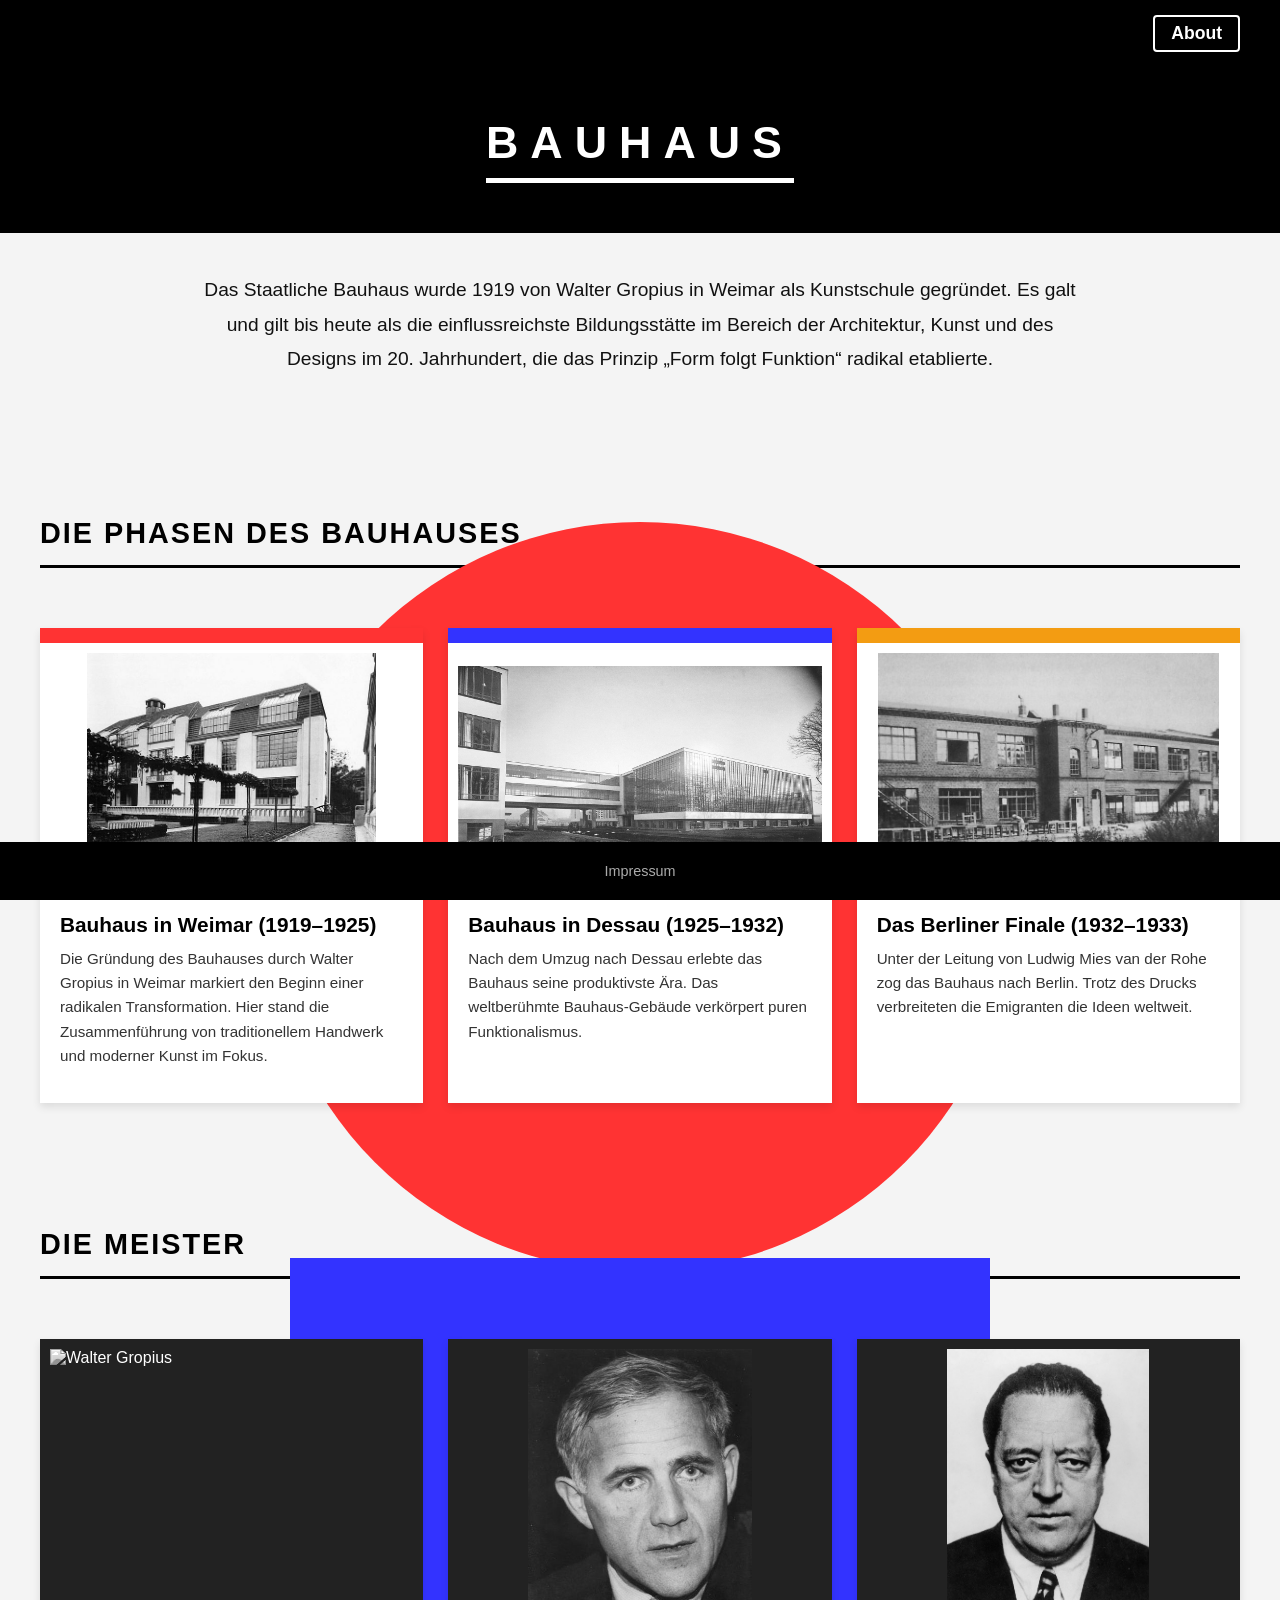
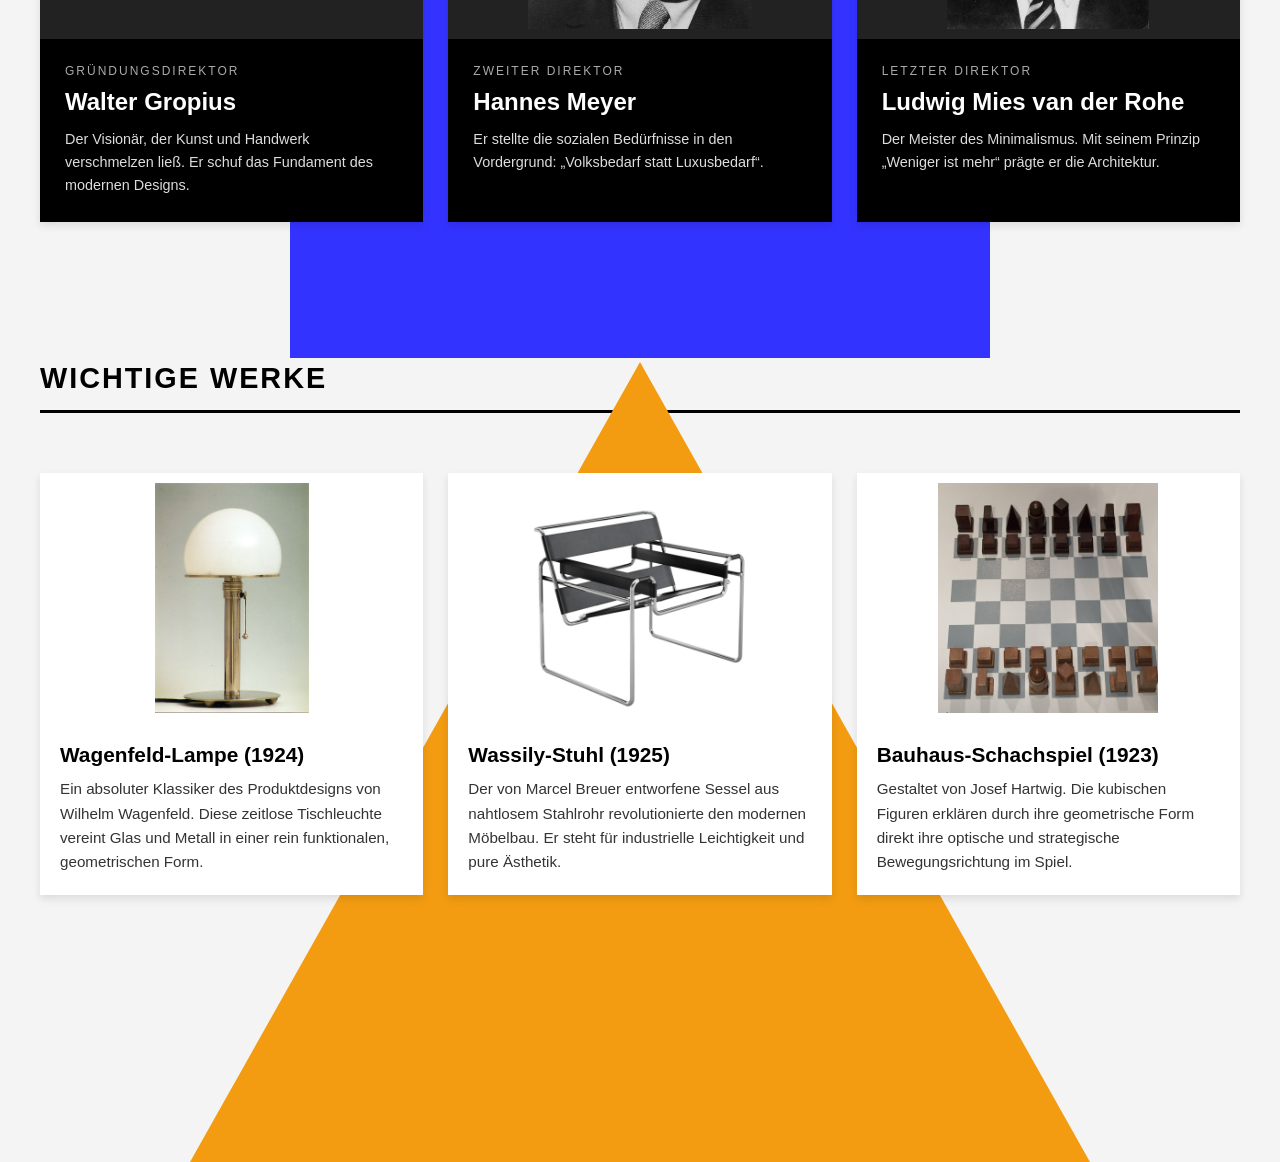
==== new projekt/index.html @ f2065e64 "Add files via upload Latest version" ====
<!DOCTYPE html>
<html lang="de">
<head>
    <meta charset="UTF-8">
    <meta name="viewport" content="width=device-width, initial-scale=1.0">
    <title>Staatliches Bauhaus</title>
    <link rel="stylesheet" href="css/style.css">
</head>
<body>

    <nav class="top-nav">
        <a href="about.html" class="about-btn">About</a>
    </nav>

    <header class="main-header">
        <h1>BAUHAUS</h1>
    </header>

    <main class="content-wrapper">
        
        <div class="intro-text">
            Das Staatliche Bauhaus wurde 1919 von Walter Gropius in Weimar als Kunstschule gegründet. Es galt und gilt bis heute als die einflussreichste Bildungsstätte im Bereich der Architektur, Kunst und des Designs im 20. Jahrhundert, die das Prinzip „Form folgt Funktion“ radikal etablierte.
        </div>

        <h2 class="section-title title-phases">DIE PHASEN DES BAUHAUSES</h2>
        <div class="grid-container">
            <section class="card phase-weimar">
                <div class="image-container">
                    <img src="images/weimar.jpg" alt="Weimar">
                </div>
                <div class="card-content">
                    <h3>Bauhaus in Weimar (1919–1925)</h3>
                    <p>Die Gründung des Bauhauses durch Walter Gropius in Weimar markiert den Beginn einer radikalen Transformation. Hier stand die Zusammenführung von traditionellem Handwerk und moderner Kunst im Fokus.</p>
                </div>
            </section>
            <section class="card phase-dessau">
                <div class="image-container">
                    <img src="images/dessau.jpg" alt="Dessau">
                </div>
                <div class="card-content">
                    <h3>Bauhaus in Dessau (1925–1932)</h3>
                    <p>Nach dem Umzug nach Dessau erlebte das Bauhaus seine produktivste Ära. Das weltberühmte Bauhaus-Gebäude verkörpert puren Funktionalismus.</p>
                </div>
            </section>
            <section class="card phase-berlin">
                <div class="image-container">
                    <img src="images/berlin.jpg" alt="Berlin">
                </div>
                <div class="card-content">
                    <h3>Das Berliner Finale (1932–1933)</h3>
                    <p>Unter der Leitung von Ludwig Mies van der Rohe zog das Bauhaus nach Berlin. Trotz des Drucks verbreiteten die Emigranten die Ideen weltweit.</p>
                </div>
            </section>
        </div>

        <h2 class="section-title title-meister">DIE MEISTER</h2>
        <div class="grid-container">
            <section class="master-card">
                <div class="master-image-container">
                    <img src="images/gropius.jpg" alt="Walter Gropius">
                </div>
                <div class="master-content">
                    <span class="master-role">Gründungsdirektor</span>
                    <h3>Walter Gropius</h3>
                    <p>Der Visionär, der Kunst und Handwerk verschmelzen ließ. Er schuf das Fundament des modernen Designs.</p>
                </div>
            </section>
            <section class="master-card">
                <div class="master-image-container">
                    <img src="images/meyer.jpg" alt="Hannes Meyer">
                </div>
                <div class="master-content">
                    <span class="master-role">Zweiter Direktor</span>
                    <h3>Hannes Meyer</h3>
                    <p>Er stellte die sozialen Bedürfnisse in den Vordergrund: „Volksbedarf statt Luxusbedarf“.</p>
                </div>
            </section>
            <section class="master-card">
                <div class="master-image-container">
                    <img src="images/mies.jpg" alt="Ludwig Mies van der Rohe">
                </div>
                <div class="master-content">
                    <span class="master-role">Letzter Direktor</span>
                    <h3>Ludwig Mies van der Rohe</h3>
                    <p>Der Meister des Minimalismus. Mit seinem Prinzip „Weniger ist mehr“ prägte er die Architektur.</p>
                </div>
            </section>
        </div>

        <h2 class="section-title title-werke">WICHTIGE WERKE</h2>
        <div class="grid-container">
            <section class="card">
                <div class="image-container">
                    <img src="images/wagenfeld-lampe.jpg" alt="Wagenfeld-Lampe">
                </div>
                <div class="card-content">
                    <h3>Wagenfeld-Lampe (1924)</h3>
                    <p>Ein absoluter Klassiker des Produktdesigns von Wilhelm Wagenfeld. Diese zeitlose Tischleuchte vereint Glas und Metall in einer rein funktionalen, geometrischen Form.</p>
                </div>
            </section>
            <section class="card">
                <div class="image-container">
                    <img src="images/wassily-stuhl.jpg" alt="Wassily-Stuhl">
                </div>
                <div class="card-content">
                    <h3>Wassily-Stuhl (1925)</h3>
                    <p>Der von Marcel Breuer entworfene Sessel aus nahtlosem Stahlrohr revolutionierte den modernen Möbelbau. Er steht für industrielle Leichtigkeit und pure Ästhetik.</p>
                </div>
            </section>
            <section class="card">
                <div class="image-container">
                    <img src="images/bauhaus-schach.jpg" alt="Bauhaus-Schachspiel">
                </div>
                <div class="card-content">
                    <h3>Bauhaus-Schachspiel (1923)</h3>
                    <p>Gestaltet von Josef Hartwig. Die kubischen Figuren erklären durch ihre geometrische Form direkt ihre optische und strategische Bewegungsrichtung im Spiel.</p>
                </div>
            </section>
        </div>

    </main>

    <footer class="main-footer">
        <a href="impressum.html" class="footer-link">Impressum</a>
    </footer>

</body>
</html>
---- new projekt/css/style.css ----
body {
    font-family: 'Inter', 'Helvetica Neue', Helvetica, Arial, sans-serif;
    margin: 0;
    background-color: #f4f4f4;
    padding-bottom: 120px;
}

.top-nav {
    display: flex;
    justify-content: flex-end;
    padding: 15px 40px;
    background-color: #000;
}

.about-btn {
    color: #fff;
    text-decoration: none;
    font-size: 1.1rem;
    font-weight: bold;
    border: 2px solid #fff;
    padding: 6px 16px;
    border-radius: 4px;
    transition: background 0.3s, color 0.3s;
}

.about-btn:hover {
    background-color: #fff;
    color: #000;
}

.main-header {
    background: #000;
    color: #fff;
    padding: 50px 20px;
    text-align: center;
    margin-bottom: 40px;
}

.main-header h1 {
    letter-spacing: 12px;
    margin: 0;
    font-size: 2.8rem;
    display: inline-block;
    border-bottom: 5px solid #fff;
    padding-bottom: 10px;
}

.content-wrapper {
    padding: 0 40px;
    max-width: 1200px;
    margin: 0 auto;
}

.intro-text {
    margin-bottom: 50px;
    line-height: 1.8;
    color: #111;
    font-size: 1.2rem;
    max-width: 900px;
    text-align: center;
    margin-left: auto;
    margin-right: auto;
}

.section-title {
    font-size: 1.8rem;
    border-bottom: 3px solid #000;
    padding-bottom: 15px;
    margin-top: 140px;
    margin-bottom: 60px;
    letter-spacing: 2px;
    position: relative;
    z-index: 1;
}

.section-title::before {
    content: "";
    position: absolute;
    left: 50%;
    top: 380px;
    transform: translate(-50%, -50%);
    z-index: -1;
    opacity: 1.0;
    pointer-events: none;
}

.title-phases::before {
    width: 750px;
    height: 750px;
    background-color: #ff3333;
    border-radius: 50%;
}

.title-meister::before {
    width: 700px;
    height: 700px;
    background-color: #3333ff;
}

.title-werke::before {
    width: 0;
    height: 0;
    background-color: transparent;
    border-left: 450px solid transparent;
    border-right: 450px solid transparent;
    border-bottom: 800px solid #f39c12;
    top: 400px;
}

.grid-container {
    display: grid;
    grid-template-columns: repeat(auto-fit, minmax(280px, 1fr));
    gap: 25px;
    margin-bottom: 140px;
    align-items: stretch;
    position: relative;
    z-index: 2;
}

.card {
    background: #fff;
    box-shadow: 0 4px 8px rgba(0,0,0,0.1);
    display: flex;
    flex-direction: column;
    overflow: hidden;
    height: 100%;
}

.phase-weimar { border-top: 15px solid #ff3333; }
.phase-dessau { border-top: 15px solid #3333ff; }
.phase-berlin { border-top: 15px solid #f39c12; }

.image-container {
    width: 100%;
    height: 250px;
    overflow: hidden;
    background: #fff;
    padding: 10px;
    box-sizing: border-box;
}

.image-container img {
    width: 100%;
    height: 100%;
    object-fit: contain;
    display: block;
}

.card-content {
    padding: 20px;
    display: flex;
    flex-direction: column;
    flex-grow: 1;
}

.card-content h3 {
    margin: 0 0 10px 0;
    font-size: 1.3rem;
    color: #000;
}

.card-content p {
    line-height: 1.6;
    color: #333;
    margin: 0;
    font-size: 0.95rem;
}

.master-card {
    background: #000;
    color: #fff;
    box-shadow: 0 4px 8px rgba(0,0,0,0.1);
    display: flex;
    flex-direction: column;
    overflow: hidden;
    height: 100%;
}

.master-image-container {
    width: 100%;
    height: 300px;
    overflow: hidden;
    background: #222;
    padding: 10px;
    box-sizing: border-box;
}

.master-image-container img {
    width: 100%;
    height: 100%;
    object-fit: contain;
    filter: grayscale(100%);
    display: block;
}

.master-content {
    padding: 25px;
    display: flex;
    flex-direction: column;
    flex-grow: 1;
}

.master-role {
    font-size: 0.75rem;
    text-transform: uppercase;
    letter-spacing: 2px;
    color: #aaa;
    display: block;
    margin-bottom: 5px;
}

.master-content h3 {
    margin: 5px 0 12px 0;
    font-size: 1.5rem;
    color: #fff;
}

.master-content p {
    line-height: 1.6;
    color: #ddd;
    margin: 0;
    font-size: 0.9rem;
}

.main-footer {
    background-color: #000;
    color: #fff;
    text-align: center;
    padding: 20px;
    position: fixed;
    bottom: 0;
    left: 0;
    width: 100%;
    box-sizing: border-box;
    z-index: 10;
}

.footer-link {
    color: #aaa;
    text-decoration: none;
    font-size: 0.9rem;
    transition: color 0.3s;
}

.footer-link:hover {
    color: #fff;
}

.impressum-container {
    max-width: 800px;
    margin: 40px auto 20px auto;
    background: #fff;
    padding: 40px;
    box-shadow: 0 4px 8px rgba(0,0,0,0.1);
    line-height: 1.8;
}

.impressum-container h1 {
    border-bottom: 3px solid #000;
    padding-bottom: 10px;
    margin-bottom: 20px;
}

.about-link {
    color: #3333ff;
    text-decoration: underline;
}

.about-link:hover {
    color: #000;
}

/* PAGES BG SHAPES: KUTUNUN ALTINDA YANYANA DURACAK ŞEKİLLER */
.page-bg-shapes {
    display: flex;
    align-items: center;
    justify-content: center;
    gap: 30px;
    margin: 30px auto;
}

.page-shape-circle {
    width: 60px;
    height: 60px;
    background-color: #ff3333;
    border-radius: 50%;
}

.page-shape-square {
    width: 55px;
    height: 55px;
    background-color: #3333ff;
}

.page-shape-triangle {
    width: 0;
    height: 0;
    background-color: transparent;
    border-left: 30px solid transparent;
    border-right: 30px solid transparent;
    border-bottom: 55px solid #f39c12;
}
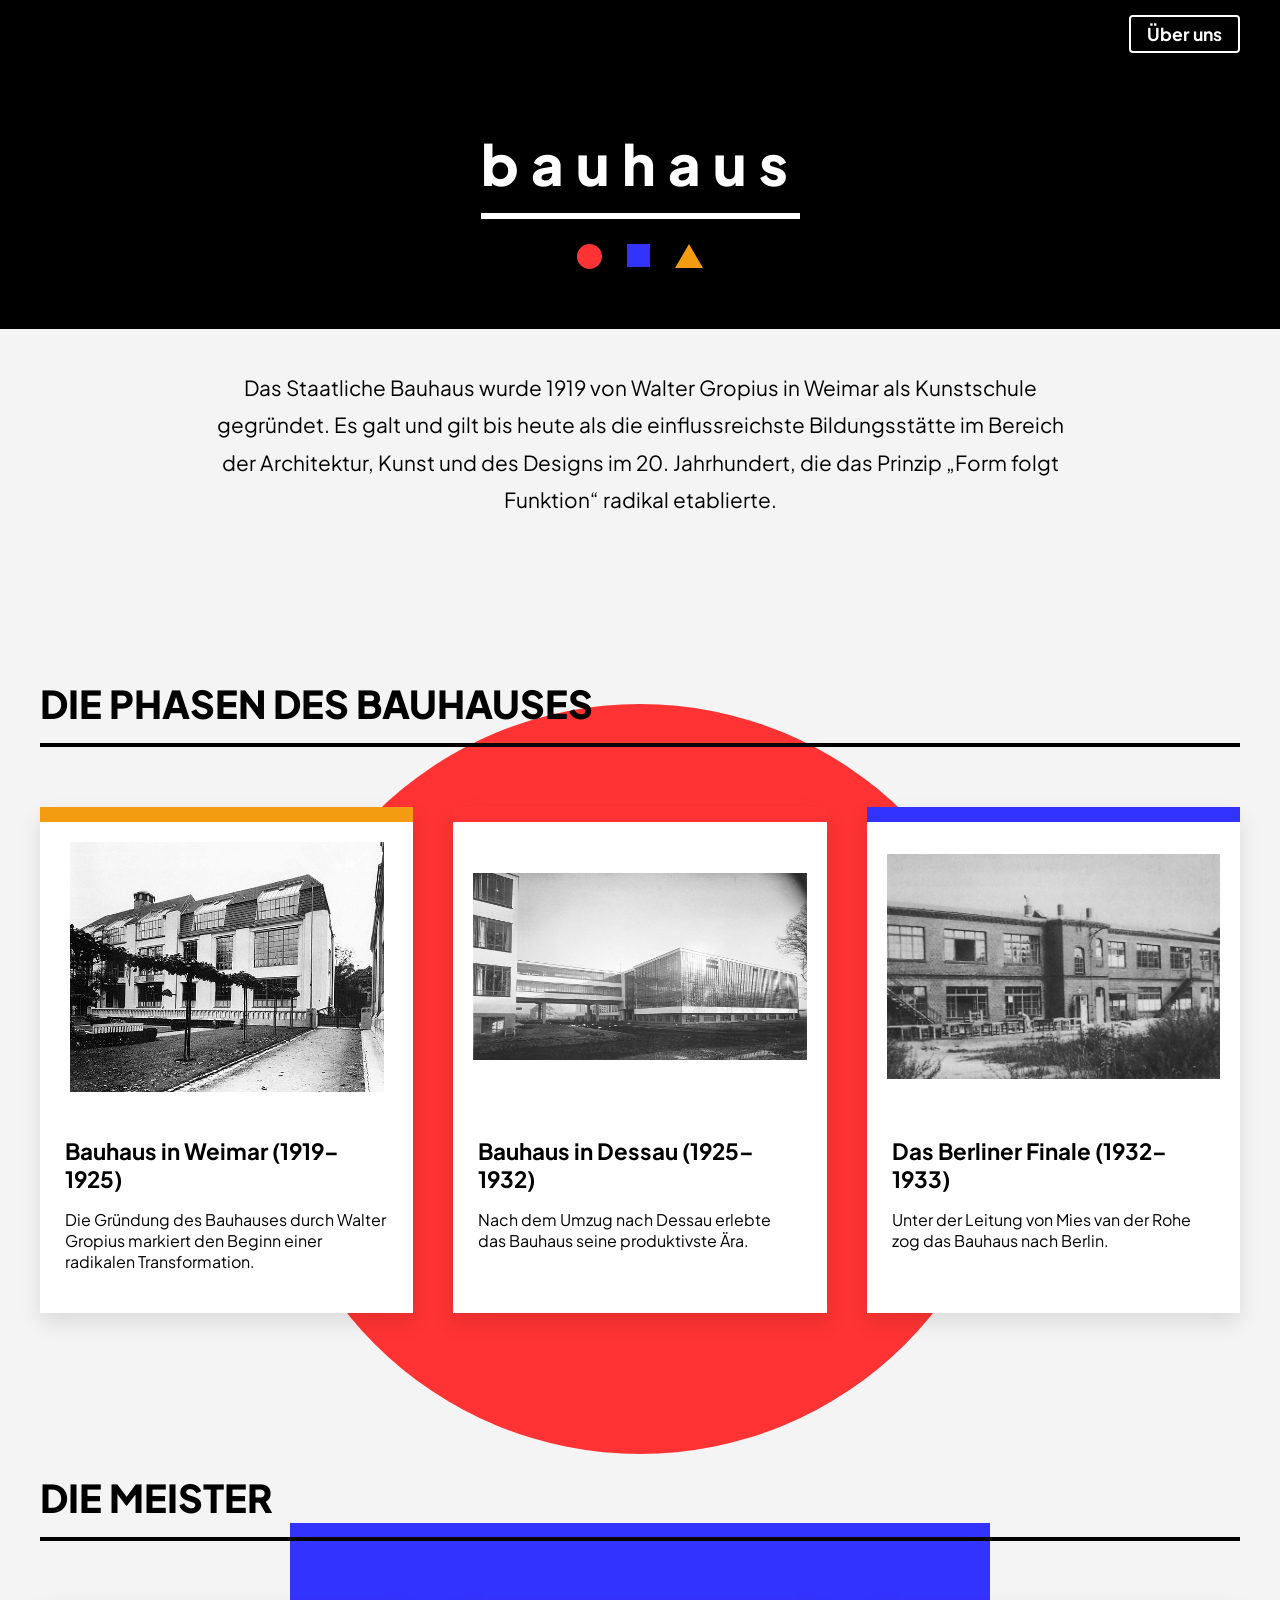
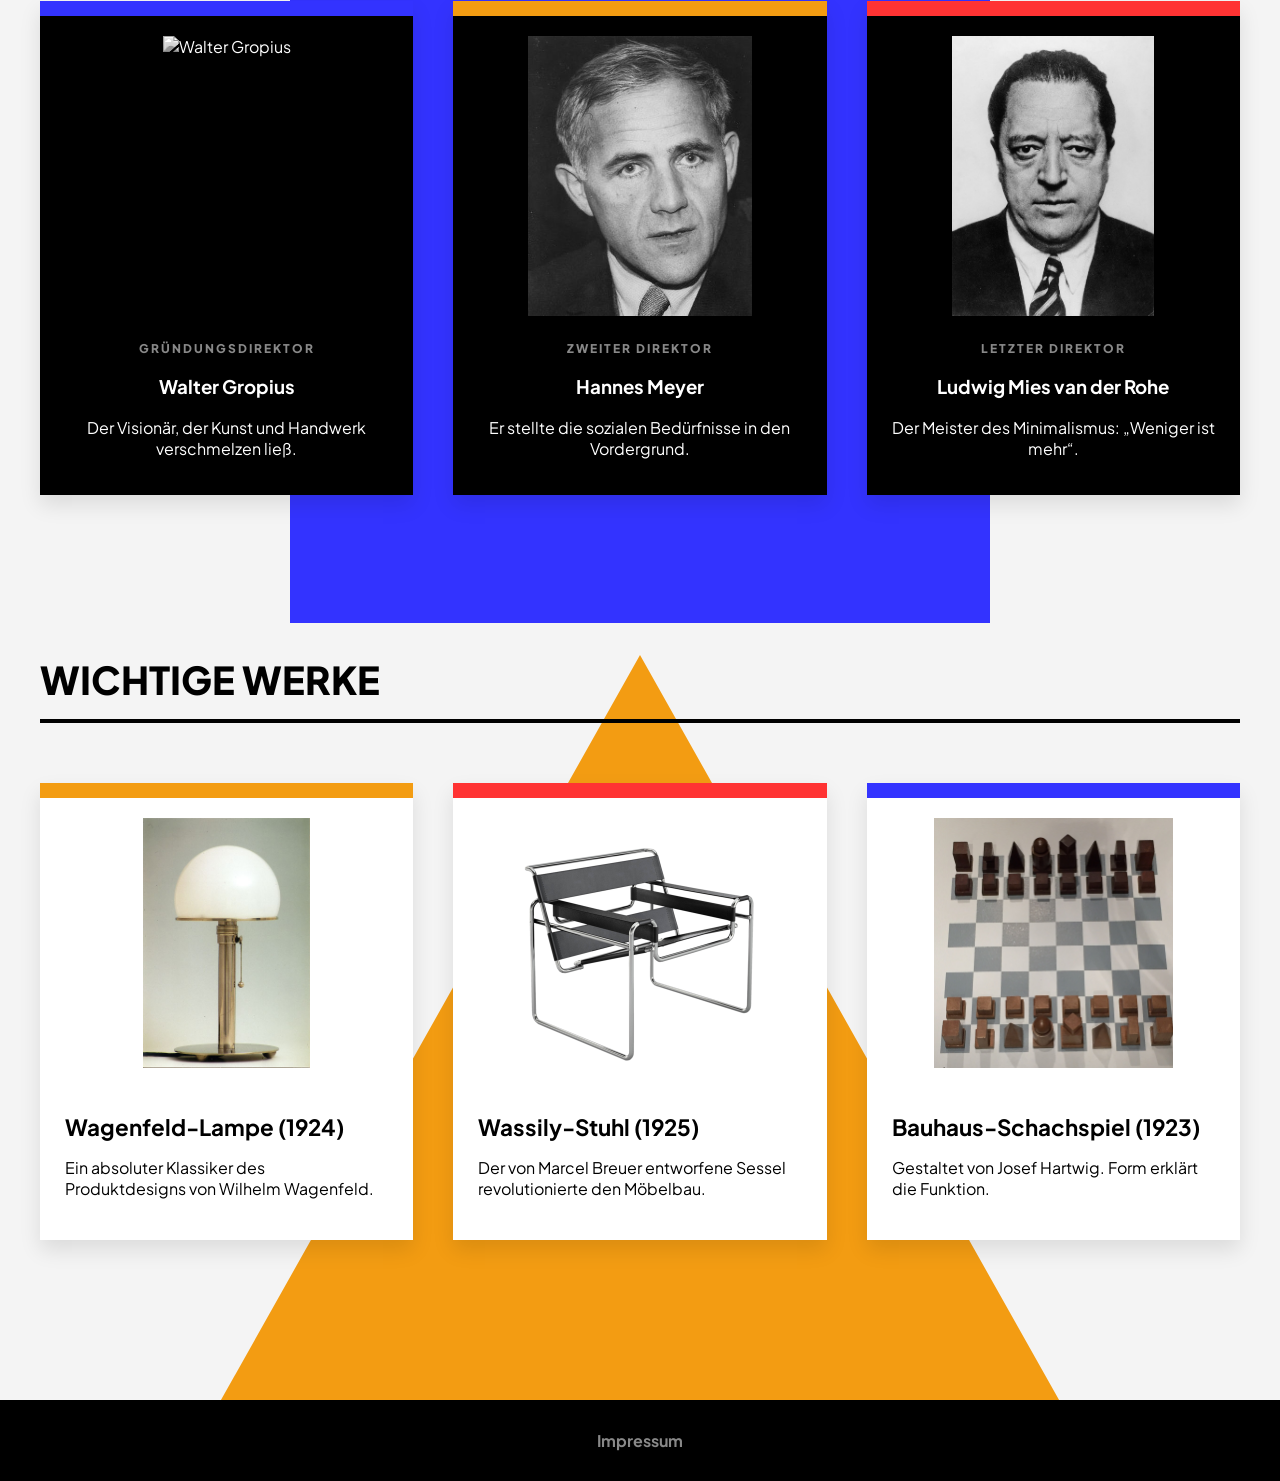
==== commit 0a301e14: "25.06.26 Aktuell 25.06.26 Aktuell letzte Version" ====
--- a/new projekt/index.html
+++ b/new projekt/index.html
@@ -4,121 +4,260 @@
     <meta charset="UTF-8">
     <meta name="viewport" content="width=device-width, initial-scale=1.0">
     <title>Staatliches Bauhaus</title>
+    <link rel="preconnect" href="https://fonts.googleapis.com">
+    <link rel="preconnect" href="https://fonts.gstatic.com" crossorigin>
+    <link href="https://fonts.googleapis.com/css2?family=Plus+Jakarta+Sans:wght@400;600;700;800&display=swap" rel="stylesheet">
     <link rel="stylesheet" href="css/style.css">
+    <style>
+        body {
+            font-family: 'Plus Jakarta Sans', Arial, sans-serif !important;
+        }
+    </style>
 </head>
 <body>
 
     <nav class="top-nav">
-        <a href="about.html" class="about-btn">About</a>
+        <a href="about.html" class="about-btn">Über uns</a>
     </nav>
 
     <header class="main-header">
-        <h1>BAUHAUS</h1>
+        <div class="header-content">
+            <h1>bauhaus</h1>
+            <div class="logo-shapes">
+                <div class="logo-circle"></div>
+                <div class="logo-square"></div>
+                <div class="logo-triangle"></div>
+            </div>
+        </div>
     </header>
 
     <main class="content-wrapper">
-        
         <div class="intro-text">
             Das Staatliche Bauhaus wurde 1919 von Walter Gropius in Weimar als Kunstschule gegründet. Es galt und gilt bis heute als die einflussreichste Bildungsstätte im Bereich der Architektur, Kunst und des Designs im 20. Jahrhundert, die das Prinzip „Form folgt Funktion“ radikal etablierte.
         </div>
 
-        <h2 class="section-title title-phases">DIE PHASEN DES BAUHAUSES</h2>
-        <div class="grid-container">
-            <section class="card phase-weimar">
-                <div class="image-container">
-                    <img src="images/weimar.jpg" alt="Weimar">
-                </div>
-                <div class="card-content">
-                    <h3>Bauhaus in Weimar (1919–1925)</h3>
-                    <p>Die Gründung des Bauhauses durch Walter Gropius in Weimar markiert den Beginn einer radikalen Transformation. Hier stand die Zusammenführung von traditionellem Handwerk und moderner Kunst im Fokus.</p>
-                </div>
-            </section>
-            <section class="card phase-dessau">
-                <div class="image-container">
-                    <img src="images/dessau.jpg" alt="Dessau">
-                </div>
-                <div class="card-content">
-                    <h3>Bauhaus in Dessau (1925–1932)</h3>
-                    <p>Nach dem Umzug nach Dessau erlebte das Bauhaus seine produktivste Ära. Das weltberühmte Bauhaus-Gebäude verkörpert puren Funktionalismus.</p>
-                </div>
-            </section>
-            <section class="card phase-berlin">
-                <div class="image-container">
-                    <img src="images/berlin.jpg" alt="Berlin">
-                </div>
-                <div class="card-content">
-                    <h3>Das Berliner Finale (1932–1933)</h3>
-                    <p>Unter der Leitung von Ludwig Mies van der Rohe zog das Bauhaus nach Berlin. Trotz des Drucks verbreiteten die Emigranten die Ideen weltweit.</p>
-                </div>
-            </section>
-        </div>
-
-        <h2 class="section-title title-meister">DIE MEISTER</h2>
-        <div class="grid-container">
-            <section class="master-card">
-                <div class="master-image-container">
-                    <img src="images/gropius.jpg" alt="Walter Gropius">
-                </div>
-                <div class="master-content">
-                    <span class="master-role">Gründungsdirektor</span>
-                    <h3>Walter Gropius</h3>
-                    <p>Der Visionär, der Kunst und Handwerk verschmelzen ließ. Er schuf das Fundament des modernen Designs.</p>
-                </div>
-            </section>
-            <section class="master-card">
-                <div class="master-image-container">
-                    <img src="images/meyer.jpg" alt="Hannes Meyer">
-                </div>
-                <div class="master-content">
-                    <span class="master-role">Zweiter Direktor</span>
-                    <h3>Hannes Meyer</h3>
-                    <p>Er stellte die sozialen Bedürfnisse in den Vordergrund: „Volksbedarf statt Luxusbedarf“.</p>
-                </div>
-            </section>
-            <section class="master-card">
-                <div class="master-image-container">
-                    <img src="images/mies.jpg" alt="Ludwig Mies van der Rohe">
-                </div>
-                <div class="master-content">
-                    <span class="master-role">Letzter Direktor</span>
-                    <h3>Ludwig Mies van der Rohe</h3>
-                    <p>Der Meister des Minimalismus. Mit seinem Prinzip „Weniger ist mehr“ prägte er die Architektur.</p>
-                </div>
-            </section>
-        </div>
-
-        <h2 class="section-title title-werke">WICHTIGE WERKE</h2>
-        <div class="grid-container">
-            <section class="card">
-                <div class="image-container">
-                    <img src="images/wagenfeld-lampe.jpg" alt="Wagenfeld-Lampe">
-                </div>
-                <div class="card-content">
-                    <h3>Wagenfeld-Lampe (1924)</h3>
-                    <p>Ein absoluter Klassiker des Produktdesigns von Wilhelm Wagenfeld. Diese zeitlose Tischleuchte vereint Glas und Metall in einer rein funktionalen, geometrischen Form.</p>
-                </div>
-            </section>
-            <section class="card">
-                <div class="image-container">
-                    <img src="images/wassily-stuhl.jpg" alt="Wassily-Stuhl">
-                </div>
-                <div class="card-content">
-                    <h3>Wassily-Stuhl (1925)</h3>
-                    <p>Der von Marcel Breuer entworfene Sessel aus nahtlosem Stahlrohr revolutionierte den modernen Möbelbau. Er steht für industrielle Leichtigkeit und pure Ästhetik.</p>
-                </div>
-            </section>
-            <section class="card">
-                <div class="image-container">
-                    <img src="images/bauhaus-schach.jpg" alt="Bauhaus-Schachspiel">
-                </div>
-                <div class="card-content">
-                    <h3>Bauhaus-Schachspiel (1923)</h3>
-                    <p>Gestaltet von Josef Hartwig. Die kubischen Figuren erklären durch ihre geometrische Form direkt ihre optische und strategische Bewegungsrichtung im Spiel.</p>
-                </div>
-            </section>
-        </div>
-
+        <div class="section-container">
+            <div class="bg-shape shape-circle"></div>
+            <h2 class="section-title">DIE PHASEN DES BAUHAUSES</h2>
+            <div class="grid-container">
+                <div class="card phase-weimar" onclick="document.getElementById('modal-weimar').showModal()">
+                    <div class="image-container"><img src="images/weimar.jpg" alt="Weimar"></div>
+                    <div class="card-content">
+                        <h3>Bauhaus in Weimar (1919–1925)</h3>
+                        <p>Die Gründung des Bauhauses durch Walter Gropius markiert den Beginn einer radikalen Transformation.</p>
+                    </div>
+                </div>
+                <div class="card phase-dessau" onclick="document.getElementById('modal-dessau').showModal()">
+                    <div class="image-container"><img src="images/dessau.jpg" alt="Dessau"></div>
+                    <div class="card-content">
+                        <h3>Bauhaus in Dessau (1925–1932)</h3>
+                        <p>Nach dem Umzug nach Dessau erlebte das Bauhaus seine produktivste Ära.</p>
+                    </div>
+                </div>
+                <div class="card phase-berlin" onclick="document.getElementById('modal-berlin').showModal()">
+                    <div class="image-container"><img src="images/berlin.jpg" alt="Berlin"></div>
+                    <div class="card-content">
+                        <h3>Das Berliner Finale (1932–1933)</h3>
+                        <p>Unter der Leitung von Mies van der Rohe zog das Bauhaus nach Berlin.</p>
+                    </div>
+                </div>
+            </div>
+        </div>
+
+        <div class="section-container">
+            <div class="bg-shape shape-square"></div>
+            <h2 class="section-title">DIE MEISTER</h2>
+            <div class="grid-container">
+                <div class="master-card" onclick="document.getElementById('modal-gropius').showModal()">
+                    <div class="master-image-container"><img src="images/gropius.jpg" alt="Walter Gropius"></div>
+                    <div class="master-content">
+                        <span class="master-role">Gründungsdirektor</span>
+                        <h3>Walter Gropius</h3>
+                        <p>Der Visionär, der Kunst und Handwerk verschmelzen ließ.</p>
+                    </div>
+                </div>
+                <div class="master-card" onclick="document.getElementById('modal-meyer').showModal()">
+                    <div class="master-image-container"><img src="images/meyer.jpg" alt="Hannes Meyer"></div>
+                    <div class="master-content">
+                        <span class="master-role">Zweiter Direktor</span>
+                        <h3>Hannes Meyer</h3>
+                        <p>Er stellte die sozialen Bedürfnisse in den Vordergrund.</p>
+                    </div>
+                </div>
+                <div class="master-card" onclick="document.getElementById('modal-mies').showModal()">
+                    <div class="master-image-container"><img src="images/mies.jpg" alt="Ludwig Mies van der Rohe"></div>
+                    <div class="master-content">
+                        <span class="master-role">Letzter Direktor</span>
+                        <h3>Ludwig Mies van der Rohe</h3>
+                        <p>Der Meister des Minimalismus: „Weniger ist mehr“.</p>
+                    </div>
+                </div>
+            </div>
+        </div>
+
+        <div class="section-container">
+            <div class="bg-shape shape-triangle"></div>
+            <h2 class="section-title">WICHTIGE WERKE</h2>
+            <div class="grid-container">
+                <div class="card" onclick="document.getElementById('modal-lampe').showModal()">
+                    <div class="image-container"><img src="images/wagenfeld-lampe.jpg" alt="Wagenfeld-Lampe"></div>
+                    <div class="card-content">
+                        <h3>Wagenfeld-Lampe (1924)</h3>
+                        <p>Ein absoluter Klassiker des Produktdesigns von Wilhelm Wagenfeld.</p>
+                    </div>
+                </div>
+                <div class="card" onclick="document.getElementById('modal-stuhl').showModal()">
+                    <div class="image-container"><img src="images/wassily-stuhl.jpg" alt="Wassily-Stuhl"></div>
+                    <div class="card-content">
+                        <h3>Wassily-Stuhl (1925)</h3>
+                        <p>Der von Marcel Breuer entworfene Sessel revolutionierte den Möbelbau.</p>
+                    </div>
+                </div>
+                <div class="card" onclick="document.getElementById('modal-schach').showModal()">
+                    <div class="image-container"><img src="images/bauhaus-schach.jpg" alt="Bauhaus-Schachspiel"></div>
+                    <div class="card-content">
+                        <h3>Bauhaus-Schachspiel (1923)</h3>
+                        <p>Gestaltet von Josef Hartwig. Form erklärt die Funktion.</p>
+                    </div>
+                </div>
+            </div>
+        </div>
     </main>
+
+    <dialog id="modal-weimar" class="bauhaus-modal">
+        <button class="close-modal" onclick="this.closest('dialog').close()">✕</button>
+        <h2>Bauhaus in Weimar (1919–1925)</h2>
+        <div class="modal-flex-container">
+            <div class="modal-media">
+                <div class="modal-box"><img src="images/weimar.jpg"><span>Historisch</span></div>
+                <div class="modal-box"><img src="images/weimar-heute.jpg"><span>Heute</span></div>
+            </div>
+            <div class="modal-desc">
+                <p><strong>Historischer Kontext:</strong> Nach dem Ersten Weltkrieg gründete Walter Gropius das Staatliche Bauhaus in Weimar. Durch die Zusammenlegung der Großherzoglich-Sächsischen Kunstgewerbeschule und der Großherzoglich-Sächsischen Hochschule für Bildende Kunst entstand eine völlig neue Bildungseinrichtung. In dieser experimentellen Frühphase lag der Fokus stark auf dem handwerklichen Fundament und einer spirituell-künstlerischen Sinnsuche, die von Meistern wie Johannes Itten und Wassily Kandinsky geprägt wurde.</p>
+                <p><strong>Wichtige Entwicklungen:</strong> Hier wurde der berühmte Vorkurs ins Leben gerufen, der traditionelle Barrieren zwischen Kunst und Handwerk niederriss. Im Jahr 1923 markierte die erste große Bauhaus-Ausstellung mit dem Prototyp „Haus am Horn“ den historischen Wendepunkt hin zur industriellen Formgestaltung und funktionalen Ästhetik.</p>
+                <p><strong>Heutiger Status:</strong> Die historischen Stätten in Weimar, darunter das Hauptgebäude der heutigen Bauhaus-Universität Weimar und das Haus am Horn, gehören seit 1996 zum UNESCO-Weltkulturerbe. Das neu errichtete Bauhaus-Museum Weimar präsentiert heute die umfassende Sammlung dieser prägenden Gründungsjahre.</p>
+            </div>
+        </div>
+    </dialog>
+
+    <dialog id="modal-dessau" class="bauhaus-modal">
+        <button class="close-modal" onclick="this.closest('dialog').close()">✕</button>
+        <h2>Bauhaus in Dessau (1925–1932)</h2>
+        <div class="modal-flex-container">
+            <div class="modal-media">
+                <div class="modal-box"><img src="images/dessau.jpg"><span>Historisch</span></div>
+                <div class="modal-box"><img src="images/dessau-heute.jpg"><span>Heute</span></div>
+            </div>
+            <div class="modal-desc">
+                <p><strong>Historischer Kontext:</strong> Aufgrund politischer Verschiebungen und schwindender finanzieller Unterstützung im konservativen Weimar zog das Bauhaus 1925 in das aufstrebende industrielle Dessau um. Diese Phase gilt als die absolute Blütezeit und die produktivste Ära der Institution. Das von Walter Gropius entworfene, weltberühmte Bauhausgebäude mit seiner ikonischen Glasvorhangfassade wurde zum baulichen Manifest der architektonischen Moderne.</p>
+                <p><strong>Wichtige Entwicklungen:</strong> In Dessau löste sich das Bauhaus endgültig von romantischen Handwerksidealen und verschrieb sich der seriellen Massenproduktion für eine moderne Gesellschaft. In dieser Zeit entstanden auch die bekannten Meisterhäuser für die Lehrenden sowie die wegweisende Laubenganghäuser-Siedlung.</p>
+                <p><strong>Heutiger Status:</strong> Das Dessauer Bauhausgebäude und die Meisterhäuser sind architektonische Pilgerstätten und Teil des UNESCO-Weltkulturerbes. Die Stiftung Bauhaus Dessau agiert heute als lebendiges Forschungs-, Gestaltungs- und Ausstellungszentrum, ergänzt durch das moderne Bauhaus Museum Dessau im Stadtzentrum.</p>
+            </div>
+        </div>
+    </dialog>
+
+    <dialog id="modal-berlin" class="bauhaus-modal">
+        <button class="close-modal" onclick="this.closest('dialog').close()">✕</button>
+        <h2>Das Berliner Finale (1932–1933)</h2>
+        <div class="modal-flex-container">
+            <div class="modal-media">
+                <div class="modal-box"><img src="images/berlin.jpg"><span>Historisch</span></div>
+                <div class="modal-box"><img src="images/berlin-heute.jpg"><span>Heute</span></div>
+            </div>
+            <div class="modal-desc">
+                <p><strong>Historischer Kontext:</strong> Nach der Schließung des Standorts Dessau durch die Nationalsozialisten im Jahr 1932 versuchte der Subdivision-Direktor, Ludwig Mies van der Rohe, die Schule als rein private Institution in Berlin zu retten. Das neue Quartier wurde in einer stillgelegten Telefonfabrik in Berlin-Steglitz eingerichtet. Unter enormem politischen und ideologischen Druck stand das Überleben della Schule täglich auf dem Spiel.</p>
+                <p><strong>Wichtige Entwicklungen:</strong> In dieser dramatischen Endphase wurde das Bauhaus almost ausschließlich als avantgardistische Architekturschule weitergeführt. Trotz der extrem kurzen Zeitspanne festigte die Berliner Phase den kompromisslosen modernistischen Geist, den die Emigranten kurz darauf weltweit verbreiteten.</p>
+                <p><strong>Heutiger Status:</strong> Im April 1933 wurde das Gebäude von der Geheimen Staatspolizei durchsucht und versiegelt; im Juli 1933 beschloss das Lehrkörperkollegium die endgültige Selbstauflösung. Das monumentale Erbe und die Dokumentation dieser Epoche werden heute im Bauhaus-Archiv / Museum für Gestaltung in Berlin bewahrt.</p>
+            </div>
+        </div>
+    </dialog>
+
+    <dialog id="modal-gropius" class="bauhaus-modal">
+        <button class="close-modal" onclick="this.closest('dialog').close()">✕</button>
+        <h2>Walter Gropius – Der Visionär</h2>
+        <div class="modal-flex-container">
+            <div class="modal-media single-media">
+                <div class="modal-box"><img src="images/gropius.jpg"></div>
+            </div>
+            <div class="modal-desc">
+                <p><strong>Direktion und Philosophie (1919–1928):</strong> Als Gründungsdirektor formulierte Walter Gropius das radikale Bauhaus-Manifest, das eine völlig neue Einheit von Kunst, Architektur und Handwerk forderte. Er war der strategische Kopf, der es schaffte, die unterschiedlichsten avantgardistischen Strömungen und Genies seiner Zeit unter einem Dach zu vereinen.</p>
+                <p><strong>Wegweisender Einfluss:</strong> Seine Entwürfe für das Dessauer Bauhausgebäude und die Meisterhäuser setzten weltweit neue Maßstäbe für die funktionale Architektur. Nach seiner Emigration in die USA im Jahr 1937 leitete er die Architekturabteilung della renommierten Harvard University und prägte Generationen internationaler Architekten im Sinne des International Style.</p>
+            </div>
+        </div>
+    </dialog>
+
+    <dialog id="modal-meyer" class="bauhaus-modal">
+        <button class="close-modal" onclick="this.closest('dialog').close()">✕</button>
+        <h2>Hannes Meyer – Der Pragmatiker</h2>
+        <div class="modal-flex-container">
+            <div class="modal-media single-media">
+                <div class="modal-box"><img src="images/meyer.jpg"></div>
+            </div>
+            <div class="modal-desc">
+                <p><strong>Direktion und Philosophie (1928–1930):</strong> Der Schweizer Architekt Hannes Meyer übernahm die Leitung nach Gropius' Rücktritt und lenkte das Bauhaus in eine radikal wissenschaftliche, ökonomische und soziale Richtung. Sein unumstößliches Credo lautete: „Volksbedarf statt Luxusbedarf“. Er stellte die realen Lebensbedürfnisse der arbeitenden Bevölkerung konsequent vor rein ästhetische Experimente.</p>
+                <p><strong>Wegweisender Einfluss:</strong> Unter seiner Führung professionalisierte sich die Architekturausbildung erheblich, und das Bauhaus erzielte durch erfolgreiche Industriekooperationen erstmals echte Gewinne. Sein bedeutendstes architektonisches Werk aus dieser Zeit ist die Bundesschule des Allgemeinen Deutschen Gewerkschaftsbundes (ADGB) in Bernau, die heute ebenfalls zum UNESCO-Weltkulturerbe zählt.</p>
+            </div>
+        </div>
+    </dialog>
+
+    <dialog id="modal-mies" class="bauhaus-modal">
+        <button class="close-modal" onclick="this.closest('dialog').close()">✕</button>
+        <h2>Ludwig Mies van der Rohe – Der Ästhet</h2>
+        <div class="modal-flex-container">
+            <div class="modal-media single-media">
+                <div class="modal-box"><img src="images/mies.jpg"></div>
+            </div>
+            <div class="modal-desc">
+                <p><strong>Direktion und Philosophie (1930–1933):</strong> Als dritter und letzter Direktor übernahm Ludwig Mies van der Rohe das Bauhaus in einer phase extremer politischer Radikalisierung. Er entpolitisierte die Schule konsequent und wandelte sie in eine strikt disziplinierte, akademische Architekturschule um. Seine Designphilosophie basierte auf kompromisslosem Minimalismus, technischer Perfektion und dem weltberühmten Grundsatz „Weniger ist mehr“.</p>
+                <p><strong>Wegweisender Einfluss:</strong> Mit wegweisenden Entwürfen wie dem Barcelona-Pavillon und dem Haus Tugendhat definierte er die architektonische Sprache des modernen Hochhausbaus. Nach seiner Emigration in die USA prägte er als Leiter des Illinois Institute of Technology (IIT) in Chicago mit seinen monumentalen Glas-Stahl-Konstruktionen nachhaltig die Skyline della modernen Metropolen.</p>
+            </div>
+        </div>
+    </dialog>
+
+    <dialog id="modal-lampe" class="bauhaus-modal">
+        <button class="close-modal" onclick="this.closest('dialog').close()">✕</button>
+        <h2>Wagenfeld-Lampe (1924) – Ikonisches Licht</h2>
+        <div class="modal-flex-container">
+            <div class="modal-media">
+                <div class="modal-box"><img src="images/wagenfeld-lampe.jpg"><span>Das Werk</span></div>
+                <div class="modal-box"><img src="images/lampe-inspiration.jpg"><span>Inspiration</span></div>
+            </div>
+            <div class="modal-desc">
+                <p><strong>Konstruktion und Design:</strong> Entworfen von Wilhelm Wagenfeld unter della Anleitung von K. J. Jucker in della Weimarer Metallwerkstatt, verkörpert diese Tischleuchte (Modell WG 24) die Bauhaus-Philosophie par excellence. Bestehend aus einer kreisrunden Glasplatte, einem transparenten Glasrohr für den Schaft und einer charakteristischen opalen Glaskuppel, vereint sie geometrische Klarheit mit einer optimalen, blendfreien Lichtstreuung.</p>
+                <p><strong>Inspiration und globaler Einfluss:</strong> Die Wagenfeld-Lampe demonstriert eindrucksvoll, wie industrielle Materialien durch formale Reduktion eine zeitlose Eleganz erlangen können. Sie gilt als Meilenstein des modernen Industridesigns und inspirierte die klare, funktionale Designsprache zeitgenössischer Unterhaltungselektronik und hochwertiger Wohnaccessoires im 21. Jahrhundert.</p>
+            </div>
+        </div>
+    </dialog>
+
+    <dialog id="modal-stuhl" class="bauhaus-modal">
+        <button class="close-modal" onclick="this.closest('dialog').close()">✕</button>
+        <h2>Wassily-Stuhl (1925) – Die Stahlrohr-Revolution</h2>
+        <div class="modal-flex-container">
+            <div class="modal-media">
+                <div class="modal-box"><img src="images/wassily-stuhl.jpg"><span>Das Werk</span></div>
+                <div class="modal-box"><img src="images/stuhl-inspiration.jpg"><span>Inspiration</span></div>
+            </div>
+            <div class="modal-desc">
+                <p><strong>Konstruktion und Design:</strong> Der von Marcel Breuer in Dessau entworfene Clubsessel B3 – später bekannt als Wassily-Stuhl – revolutionierte den Möbelbau radikal. Inspiriert von della Konstruktion eines Adler-Fahrrads, experimentierte Breuer erstmals mit nahtlos gebogenem Präzisions-Stahlrohr. Das tragende Gestell wurde mit minimalistischen Gurten aus festem Eisengarn bespannt, wodurch die schwere Polsterung traditioneller Sessel durch pure Konstruktion ersetzt wurde.</p>
+                <p><strong>Inspiration und globaler Einfluss:</strong> Der Stuhl wirkte im Raum fast unsichtbar und machte die Konstruktion selbst zum ornamentalen Element. Das revolutionäre Prinzip des gebogenen Stahlrohrs legte das Fundament für die gesamte moderne Büromöbelindustrie und prägt bis heute das Erscheinungsbild zeitgenössischer, minimalistischer Lounges und Wohnlandschaften weltweit.</p>
+            </div>
+        </div>
+    </dialog>
+
+    <dialog id="modal-schach" class="bauhaus-modal">
+        <button class="close-modal" onclick="this.closest('dialog').close()">✕</button>
+        <h2>Bauhaus-Schachspiel (1923) – Form und Funktion</h2>
+        <div class="modal-flex-container">
+            <div class="modal-media">
+                <div class="modal-box"><img src="images/bauhaus-schach.jpg"><span>Das Werk</span></div>
+                <div class="modal-box"><img src="images/schach-inspiration.jpg"><span>Inspiration</span></div>
+            </div>
+            <div class="modal-desc">
+                <p><strong>Konstruktion und Design:</strong> Gestaltet von Josef Hartwig in della Weimarer Holzbildhauerei, bricht dieses Schachspiel radikal mit della traditionellen figürlichen Darstellung. Die Spielsteine basieren ausschließlich auf elementaren geometrischen Grundformen wie Würfel, Zylinder und Kugeln. Das wegweisende Designprinzip liegt darin, dass die geometrische Form jedes Steins exakt seine spezifische Bewegungsmöglichkeit auf dem Brett erklärt (so bildet der Läufer beispielsweise ein diagonales X).</p>
+                <p><strong>Inspiration und globaler Einfluss:</strong> Das Schachspiel ist das perfekte Anschauungsobjekt für das Bauhaus-Dogma, dass die Form einer Sache direkt aus ihrer Funktion hervorgehen muss. Diese kompromisslose visuelle Reduktion und intuitive Benutzerführung gilt als historischer Vorläufer für das moderne User Interface (UI) Design, Piktogrammsysteme und die funktionale Informationsgrafik im digitalen Zeitalter.</p>
+            </div>
+        </div>
+    </dialog>
 
     <footer class="main-footer">
         <a href="impressum.html" class="footer-link">Impressum</a>
--- a/new projekt/css/style.css
+++ b/new projekt/css/style.css
@@ -1,8 +1,10 @@
+@import url('https://fonts.googleapis.com/css2?family=Plus+Jakarta+Sans:wght@400;600;700;800&display=swap');
+
 body {
-    font-family: 'Inter', 'Helvetica Neue', Helvetica, Arial, sans-serif;
+    font-family: 'Plus Jakarta Sans', Arial, sans-serif;
     margin: 0;
     background-color: #f4f4f4;
-    padding-bottom: 120px;
+    overflow-x: hidden;
 }
 
 .top-nav {
@@ -16,235 +18,263 @@
     color: #fff;
     text-decoration: none;
     font-size: 1.1rem;
-    font-weight: bold;
+    font-weight: 700;
     border: 2px solid #fff;
     padding: 6px 16px;
     border-radius: 4px;
-    transition: background 0.3s, color 0.3s;
-}
-
-.about-btn:hover {
-    background-color: #fff;
-    color: #000;
-}
+    transition: 0.3s;
+}
+
+.about-btn:hover { background-color: #fff; color: #000; }
 
 .main-header {
     background: #000;
     color: #fff;
-    padding: 50px 20px;
+    padding: 60px 20px;
     text-align: center;
     margin-bottom: 40px;
 }
 
 .main-header h1 {
+    font-weight: 800;
     letter-spacing: 12px;
     margin: 0;
-    font-size: 2.8rem;
+    font-size: 3.5rem;
+    border-bottom: 6px solid #fff;
+    padding-bottom: 15px;
     display: inline-block;
-    border-bottom: 5px solid #fff;
-    padding-bottom: 10px;
-}
-
-.content-wrapper {
-    padding: 0 40px;
+}
+
+.logo-shapes {
+    display: flex;
+    justify-content: center;
+    gap: 25px;
+    margin-top: 25px;
+}
+
+.logo-circle { width: 25px; height: 25px; background: #ff3333; border-radius: 50%; }
+.logo-square { width: 23px; height: 23px; background: #3333ff; }
+.logo-triangle { width: 0; height: 0; border-left: 14px solid transparent; border-right: 14px solid transparent; border-bottom: 24px solid #f39c12; }
+
+.content-wrapper { padding: 0 40px; max-width: 1200px; margin: 0 auto; }
+
+.intro-text {
+    margin: 40px auto 80px auto;
+    line-height: 1.8;
+    font-size: 1.3rem;
+    max-width: 850px;
+    text-align: center;
+}
+
+.section-container { position: relative; width: 100%; }
+
+.section-title {
+    font-size: 2.4rem;
+    font-weight: 800;
+    border-bottom: 4px solid #000;
+    padding-bottom: 15px;
+    margin-top: 160px;
+    margin-bottom: 60px;
+    position: relative;
+    z-index: 10;
+}
+
+.bg-shape {
+    position: absolute;
+    left: 50%;
+    top: 400px;
+    transform: translate(-50%, -50%);
+    z-index: 1;
+    pointer-events: none;
+}
+
+.shape-circle { width: 750px; height: 750px; background: #ff3333; border-radius: 50%; }
+.shape-square { width: 700px; height: 700px; background: #3333ff; }
+.shape-triangle { width: 0; height: 0; border-left: 450px solid transparent; border-right: 450px solid transparent; border-bottom: 800px solid #f39c12; }
+
+.grid-container {
+    display: grid;
+    grid-template-columns: repeat(auto-fit, minmax(320px, 1fr));
+    gap: 40px;
+    margin-bottom: 160px;
+    position: relative;
+    z-index: 20;
+}
+
+.card, .master-card {
+    background: #fff;
+    cursor: pointer;
+    box-shadow: 0 10px 20px rgba(0,0,0,0.1);
+    transition: 0.3s;
+    position: relative;
+    z-index: 25;
+}
+
+.card:hover, .master-card:hover { transform: translateY(-10px); }
+
+.phase-weimar { border-top: 15px solid #ff3333 !important; }
+.phase-dessau { border-top: 15px solid #3333ff !important; }
+.phase-berlin { border-top: 15px solid #f39c12 !important; }
+
+.master-card:nth-child(1) { border-top: 15px solid #3333ff !important; }
+.master-card:nth-child(2) { border-top: 15px solid #f39c12 !important; }
+.master-card:nth-child(3) { border-top: 15px solid #ff3333 !important; }
+
+.grid-container:last-of-type .card:nth-child(1) { border-top: 15px solid #f39c12 !important; }
+.grid-container:last-of-type .card:nth-child(2) { border-top: 15px solid #ff3333 !important; }
+.grid-container:last-of-type .card:nth-child(3) { border-top: 15px solid #3333ff !important; }
+
+.image-container { height: 250px; padding: 20px; text-align: center; }
+.image-container img { height: 100%; max-width: 100%; object-fit: contain; }
+
+.card-content { padding: 25px; }
+.card-content h3 { margin: 0 0 10px 0; font-size: 1.4rem; font-weight: 700; }
+
+.master-card { background: #000; color: #fff; text-align: center; padding: 20px; }
+.master-image-container { height: 280px; margin-bottom: 20px; }
+.master-image-container img { height: 100%; filter: grayscale(100%); }
+.master-role { font-size: 0.75rem; text-transform: uppercase; color: #888; font-weight: 800; letter-spacing: 2px; }
+
+.bauhaus-modal {
+    border: 6px solid #000;
+    padding: 0;
+    width: 90vw;
     max-width: 1200px;
-    margin: 0 auto;
-}
-
-.intro-text {
-    margin-bottom: 50px;
+    height: 85vh;
+    max-height: 700px;
+    background: #fff;
+    box-shadow: 20px 20px 0px #000;
+    box-sizing: border-box;
+    overflow: hidden;
+    position: fixed !important;
+    top: 50% !important;
+    left: 50% !important;
+    transform: translate(-50%, -50%) !important;
+    margin: 0 !important;
+}
+
+.bauhaus-modal::backdrop {
+    background: rgba(0,0,0,0.7);
+}
+
+.bauhaus-modal h2 { 
+    font-size: 2.2rem; 
+    font-weight: 800; 
+    margin: 0;
+    padding: 30px 80px 15px 30px;
+    border-bottom: 5px solid #000;
+    box-sizing: border-box;
+    height: 90px;
+}
+
+.modal-flex-container {
+    display: block;
+    width: 100%;
+    height: calc(100% - 90px);
+    overflow-y: auto;
+    padding: 30px;
+    box-sizing: border-box;
+}
+
+.modal-media {
+    float: left;
+    width: 58%;
+    box-sizing: border-box;
+    padding-right: 30px;
+}
+
+.modal-media.single-media {
+    width: 45%;
+}
+
+.modal-box {
+    float: left;
+    width: 48%;
+    height: 340px;
+    background: #f0f0f0;
+    padding: 12px;
+    margin-right: 2%;
+    box-sizing: border-box;
+    text-align: center;
+    margin-bottom: 15px;
+    display: flex;
+    flex-direction: column;
+    justify-content: center;
+    align-items: center;
+}
+
+.modal-media.single-media .modal-box {
+    width: 100%;
+    height: 400px;
+    margin-right: 0;
+}
+
+.modal-box img {
+    width: 100%;
+    height: 100%;
+    max-height: 280px;
+    object-fit: cover;
+}
+
+.modal-media.single-media .modal-box img {
+    max-height: 350px;
+    object-fit: contain;
+}
+
+.modal-box span {
+    display: block;
+    margin-top: 10px;
+    font-weight: 800;
+    font-size: 0.8rem;
+    text-transform: uppercase;
+    letter-spacing: 1px;
+}
+
+.modal-desc {
+    float: left;
+    width: 42%;
+    font-size: 1.2rem;
     line-height: 1.8;
     color: #111;
-    font-size: 1.2rem;
-    max-width: 900px;
+    box-sizing: border-box;
+    padding-top: 5px;
+}
+
+.modal-media.single-media + .modal-desc {
+    width: 55%;
+}
+
+.modal-flex-container::after {
+    content: "";
+    display: block;
+    clear: both;
+}
+
+.close-modal { 
+    position: absolute; 
+    top: 20px; 
+    right: 20px; 
+    background: #000; 
+    color: #fff; 
+    border: none; 
+    width: 45px;
+    height: 45px;
+    line-height: 45px;
+    padding: 0;
+    font-size: 1.5rem;
+    cursor: pointer; 
+    font-weight: 800;
+    z-index: 10050;
     text-align: center;
-    margin-left: auto;
-    margin-right: auto;
-}
-
-.section-title {
-    font-size: 1.8rem;
-    border-bottom: 3px solid #000;
-    padding-bottom: 15px;
-    margin-top: 140px;
-    margin-bottom: 60px;
-    letter-spacing: 2px;
-    position: relative;
-    z-index: 1;
-}
-
-.section-title::before {
-    content: "";
-    position: absolute;
-    left: 50%;
-    top: 380px;
-    transform: translate(-50%, -50%);
-    z-index: -1;
-    opacity: 1.0;
-    pointer-events: none;
-}
-
-.title-phases::before {
-    width: 750px;
-    height: 750px;
-    background-color: #ff3333;
-    border-radius: 50%;
-}
-
-.title-meister::before {
-    width: 700px;
-    height: 700px;
-    background-color: #3333ff;
-}
-
-.title-werke::before {
-    width: 0;
-    height: 0;
-    background-color: transparent;
-    border-left: 450px solid transparent;
-    border-right: 450px solid transparent;
-    border-bottom: 800px solid #f39c12;
-    top: 400px;
-}
-
-.grid-container {
-    display: grid;
-    grid-template-columns: repeat(auto-fit, minmax(280px, 1fr));
-    gap: 25px;
-    margin-bottom: 140px;
-    align-items: stretch;
-    position: relative;
-    z-index: 2;
-}
-
-.card {
-    background: #fff;
-    box-shadow: 0 4px 8px rgba(0,0,0,0.1);
-    display: flex;
-    flex-direction: column;
-    overflow: hidden;
-    height: 100%;
-}
-
-.phase-weimar { border-top: 15px solid #ff3333; }
-.phase-dessau { border-top: 15px solid #3333ff; }
-.phase-berlin { border-top: 15px solid #f39c12; }
-
-.image-container {
-    width: 100%;
-    height: 250px;
-    overflow: hidden;
-    background: #fff;
-    padding: 10px;
-    box-sizing: border-box;
-}
-
-.image-container img {
-    width: 100%;
-    height: 100%;
-    object-fit: contain;
-    display: block;
-}
-
-.card-content {
-    padding: 20px;
-    display: flex;
-    flex-direction: column;
-    flex-grow: 1;
-}
-
-.card-content h3 {
-    margin: 0 0 10px 0;
-    font-size: 1.3rem;
-    color: #000;
-}
-
-.card-content p {
-    line-height: 1.6;
-    color: #333;
-    margin: 0;
-    font-size: 0.95rem;
-}
-
-.master-card {
-    background: #000;
-    color: #fff;
-    box-shadow: 0 4px 8px rgba(0,0,0,0.1);
-    display: flex;
-    flex-direction: column;
-    overflow: hidden;
-    height: 100%;
-}
-
-.master-image-container {
-    width: 100%;
-    height: 300px;
-    overflow: hidden;
-    background: #222;
-    padding: 10px;
-    box-sizing: border-box;
-}
-
-.master-image-container img {
-    width: 100%;
-    height: 100%;
-    object-fit: contain;
-    filter: grayscale(100%);
-    display: block;
-}
-
-.master-content {
-    padding: 25px;
-    display: flex;
-    flex-direction: column;
-    flex-grow: 1;
-}
-
-.master-role {
-    font-size: 0.75rem;
-    text-transform: uppercase;
-    letter-spacing: 2px;
-    color: #aaa;
-    display: block;
-    margin-bottom: 5px;
-}
-
-.master-content h3 {
-    margin: 5px 0 12px 0;
-    font-size: 1.5rem;
-    color: #fff;
-}
-
-.master-content p {
-    line-height: 1.6;
-    color: #ddd;
-    margin: 0;
-    font-size: 0.9rem;
-}
-
-.main-footer {
-    background-color: #000;
-    color: #fff;
-    text-align: center;
-    padding: 20px;
-    position: fixed;
-    bottom: 0;
-    left: 0;
-    width: 100%;
-    box-sizing: border-box;
-    z-index: 10;
-}
-
-.footer-link {
-    color: #aaa;
-    text-decoration: none;
-    font-size: 0.9rem;
-    transition: color 0.3s;
-}
-
-.footer-link:hover {
-    color: #fff;
-}
+}
+.close-modal:hover { background: #ff3333; }
+
+.main-footer { 
+    background: #000; color: #fff; text-align: center; padding: 30px; 
+    margin-top: 100px; position: relative; z-index: 999;
+}
+.footer-link { color: #888; text-decoration: none; font-weight: 700; transition: 0.3s; }
+.footer-link:hover { color: #fff; }
 
 .impressum-container {
     max-width: 800px;
@@ -256,6 +286,7 @@
 }
 
 .impressum-container h1 {
+    font-weight: 800;
     border-bottom: 3px solid #000;
     padding-bottom: 10px;
     margin-bottom: 20px;
@@ -270,7 +301,6 @@
     color: #000;
 }
 
-/* PAGES BG SHAPES: KUTUNUN ALTINDA YANYANA DURACAK ŞEKİLLER */
 .page-bg-shapes {
     display: flex;
     align-items: center;
@@ -279,24 +309,6 @@
     margin: 30px auto;
 }
 
-.page-shape-circle {
-    width: 60px;
-    height: 60px;
-    background-color: #ff3333;
-    border-radius: 50%;
-}
-
-.page-shape-square {
-    width: 55px;
-    height: 55px;
-    background-color: #3333ff;
-}
-
-.page-shape-triangle {
-    width: 0;
-    height: 0;
-    background-color: transparent;
-    border-left: 30px solid transparent;
-    border-right: 30px solid transparent;
-    border-bottom: 55px solid #f39c12;
-}
+.page-shape-circle { width: 60px; height: 60px; background-color: #ff3333; border-radius: 50%; }
+.page-shape-square { width: 55px; height: 55px; background-color: #3333ff; }
+.page-shape-triangle { width: 0; height: 0; background-color: transparent; border-left: 30px solid transparent; border-right: 30px solid transparent; border-bottom: 55px solid #f39c12; }
